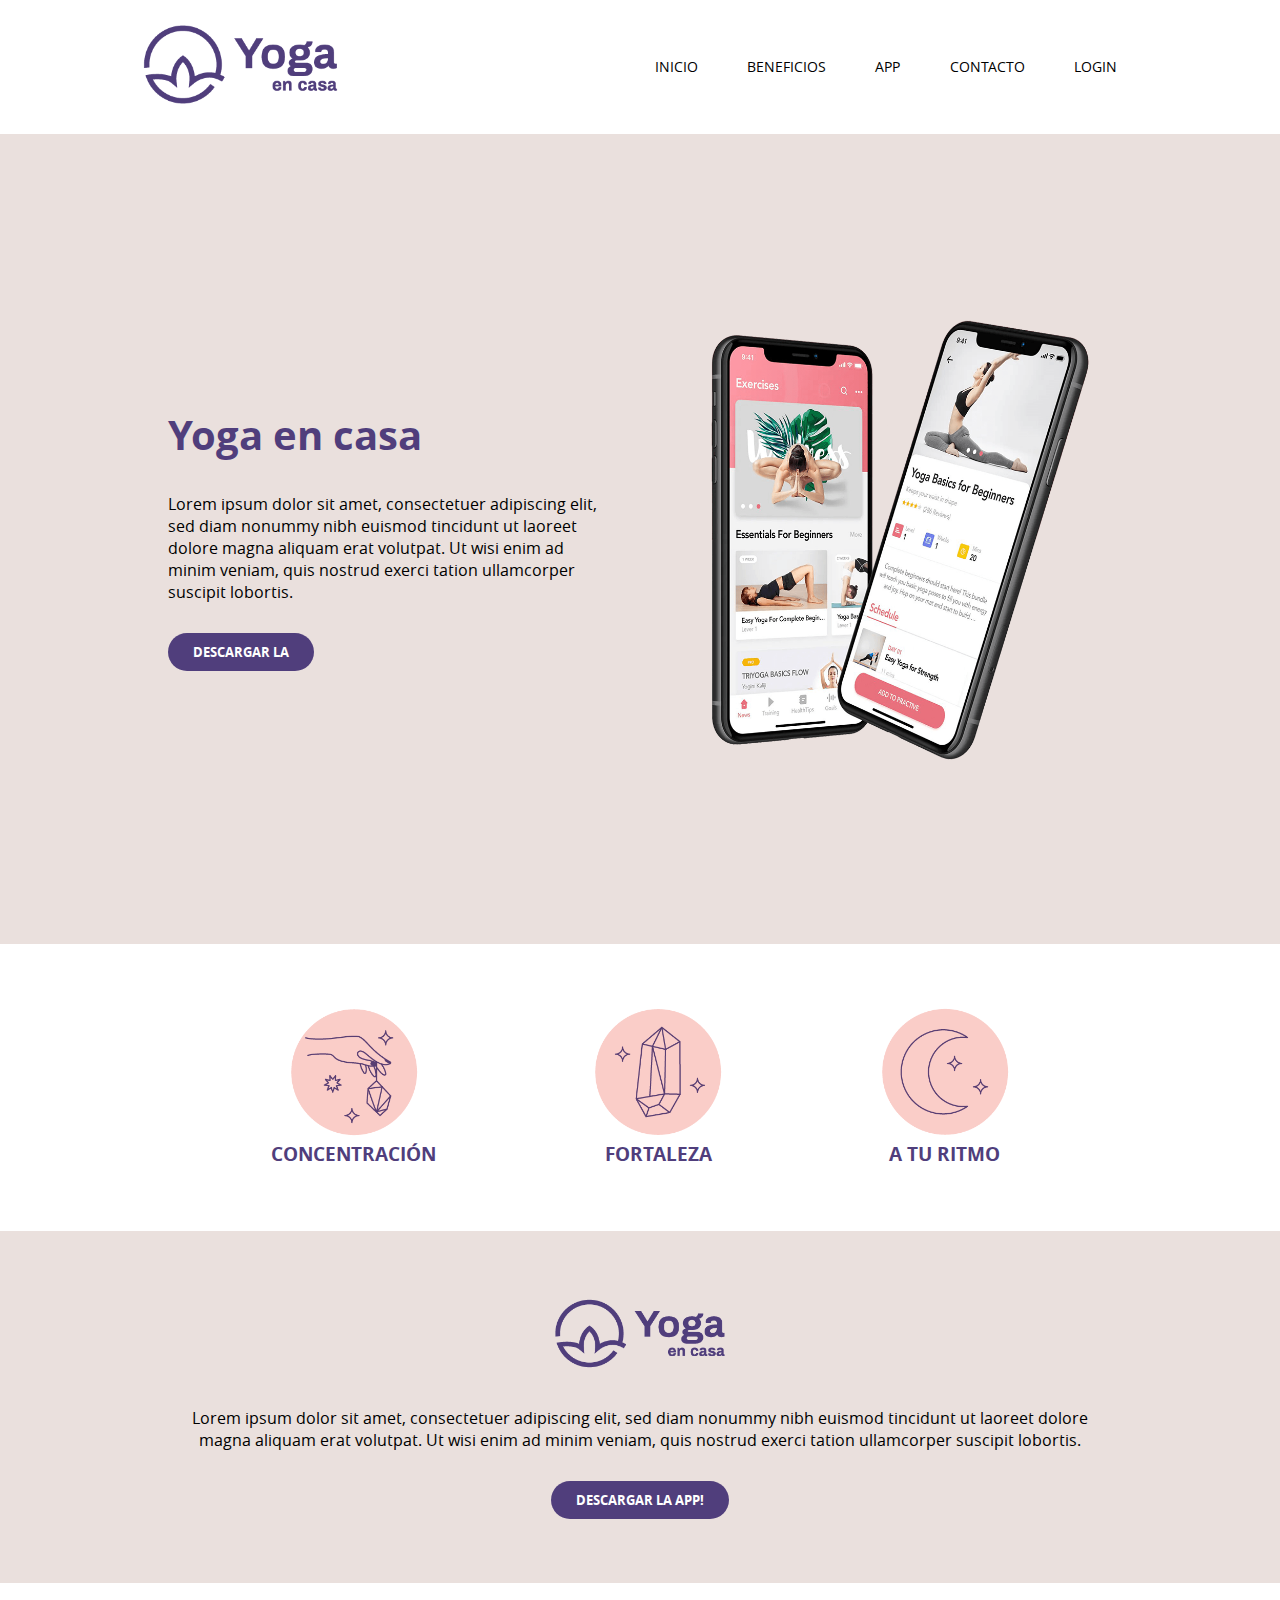
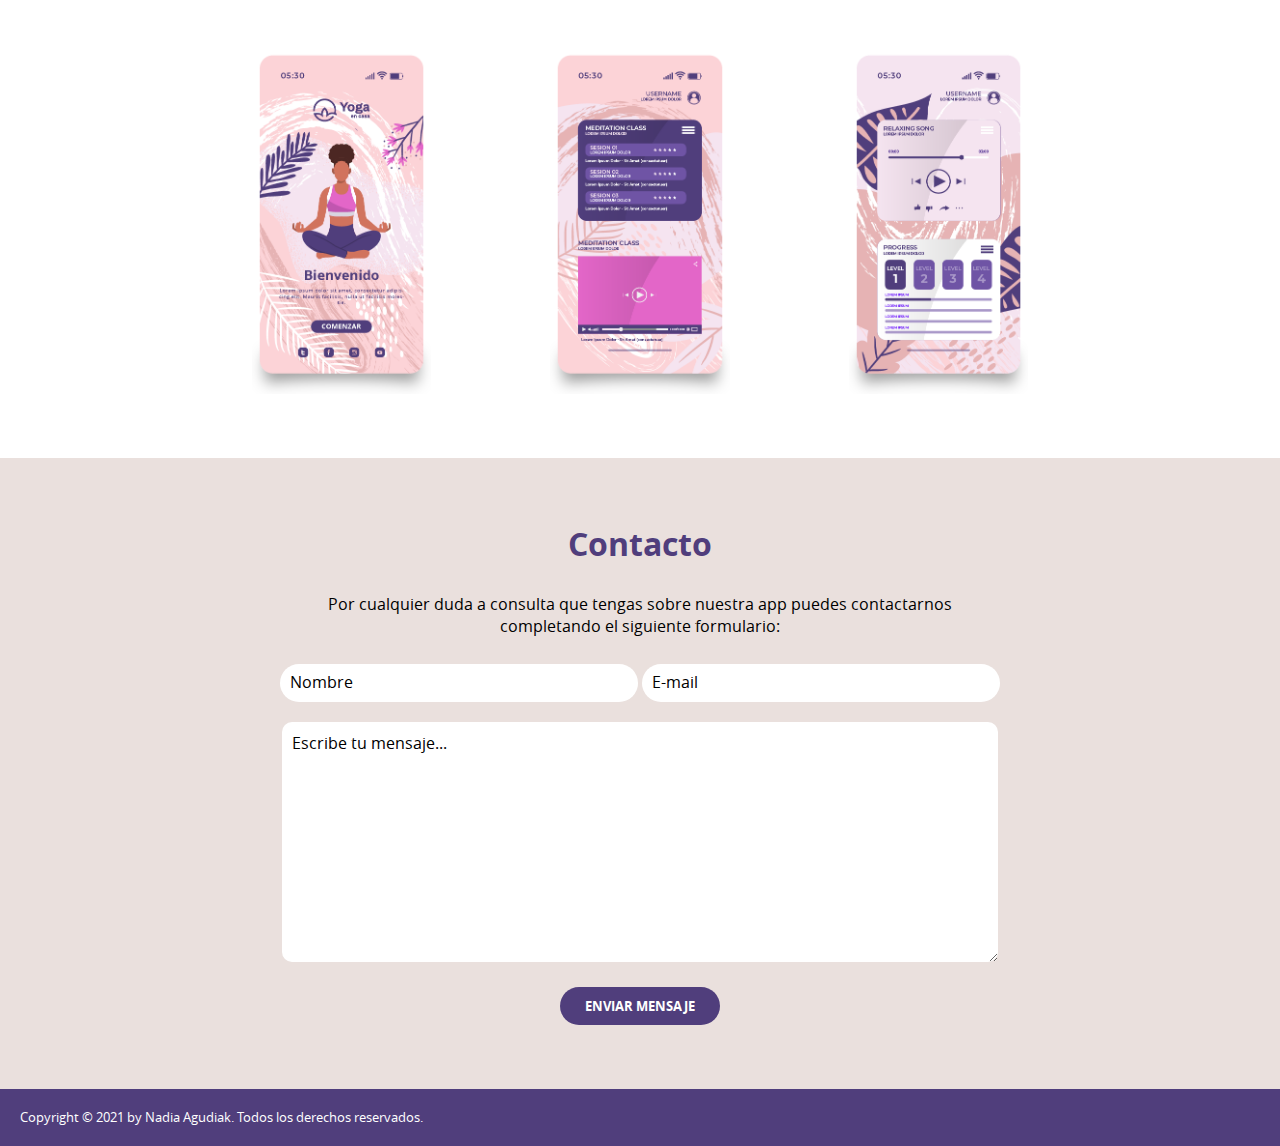
==== index.html @ da5e154b "Subo archivos" ====
<!DOCTYPE html>
<html>
<head>
    <meta charset="UTF-8">
    <meta http-equiv="X-UA-Compatible" content="IE=edge">
    <meta name="viewport" content="width=device-width, initial-scale=1.0">
    <title>Yoga en casa</title>
    <link rel="stylesheet" href="index.css">
</head>
<body>
    <header>
        <nav class="navbar">
            <div class="logo">
                <img src="images/logo.png" alt="yoga-en-casa" class="logo-imagen">
            </div>
            <div class="menu">
                <ul class="menu-ul">
                    <li class="menu-li">
                        <a href="index.html">INICIO</a>
                    </li>
                    <li class="menu-li">
                        <a href="#beneficios">BENEFICIOS</a>
                    </li>
                    <li class="menu-li">
                        <a href="#app">APP</a>
                    </li>
                    <li class="menu-li">
                        <a href="#contacto">CONTACTO</a>
                    </li>
                    <li class="menu-li">
                        <a href="login.html">LOGIN</a>
                    </li>
                </ul>
            </div>
        </nav>
    </header>
    <main>
        <section class="inicio">
            <div class="inicio-izq">
                <h1>Yoga en casa</h1>
                <p class="parrafo">Lorem ipsum dolor sit amet, consectetuer adipiscing elit, sed diam nonummy nibh euismod tincidunt ut laoreet dolore magna aliquam erat volutpat. Ut wisi enim ad minim veniam, quis nostrud exerci tation ullamcorper suscipit lobortis.</p>
                <button class="boton">
                    <a href="login.html">DESCARGAR LA</a>
                </button>
            </div>
            <div class="inicio-der">
                <img src="images/celu-app.png" alt="yoga-en-casa-mockup" class="mockup-app">
            </div>
        </section>
        <section id="beneficios">
            <div class="beneficios-items">
                <img src="images/icons-01.png" alt="concentración">
                <h3>CONCENTRACIÓN</h3>
            </div>
            <div class="beneficios-items">
                <img src="images/icons-02.png" alt="fortaleza">
                <h3>FORTALEZA</h3>
            </div>
            <div class="beneficios-items">
                <img src="images/icons-03.png" alt="a-tu-ritmo">
                <h3>A TU RITMO</h3>
            </div>
        </section>
        <section id="app">
            <img src="images/logo.png" alt="yoga-en-casa" class="logo-descripcion">
            <p class="parrafo">Lorem ipsum dolor sit amet, consectetuer adipiscing elit, sed diam nonummy nibh euismod tincidunt ut laoreet dolore magna aliquam erat volutpat. Ut wisi enim ad minim veniam, quis nostrud exerci tation ullamcorper suscipit lobortis.</p>
            <button class="boton">
                <a href="login.html">DESCARGAR LA APP!</a>
            </button>
        </section>
        <section class="imagenes">
                <img src="images/app-yoga-1.png" alt="yoga-en-casa-app-1">
                <img src="images/app-yoga-2.png" alt="yoga-en-casa-app-2">
                <img src="images/app-yoga-3.png" alt="yoga-en-casa-app-3">
        </section>
        <section id="contacto">
            <h2>Contacto</h2>
            <p class="parrafo-contacto">Por cualquier duda a consulta que tengas sobre nuestra app puedes contactarnos completando el siguiente formulario:</p>
            <form>
                <div>
                    <input type="text" placeholder="Nombre" class="datos">
                    <input type="email" placeholder="E-mail" class="datos">
                </div>
                <div>
                    <textarea name="Mensaje" id="" cols="30" rows="10" class="text-area">Escribe tu mensaje...</textarea>
                </div>
                <input type="button" value="ENVIAR MENSAJE" class="boton-input">
            </form>
        </section>
    </main>
    <footer class="footer">
        <p>Copyright © 2021 by Nadia Agudiak. Todos los derechos reservados.</p>
    </footer>
</body>
</html>
---- index.css ----
@font-face {
    font-family: 'open_sansbold';
    src: url('fonts/opensans-bold-webfont.woff2') format('woff2'),
         url('fonts/opensans-bold-webfont.woff') format('woff');
    font-weight: normal;
    font-style: normal;

}

@font-face {
    font-family: 'open_sansregular';
    src: url('fonts/opensans-regular-webfont.woff2') format('woff2'),
         url('fonts/opensans-regular-webfont.woff') format('woff');
    font-weight: normal;
    font-style: normal;

}

* {
    box-sizing: border-box;
    margin: 0px;
    padding: 0px;
    font-family: 'open_sansregular', serif;
}
.navbar{
    display: flex;
    justify-content: space-around;
    align-items: center;
    padding: 20px;
}
.logo {
    width: 20vw;
}
.logo-imagen {
    width: 80%;
}
.menu {
    width: 40vw;
}
.menu-ul {
    display: flex;
    justify-content: space-around;
    align-items: center;
    list-style: none;
}
.menu-li {
    font-size: 0.9rem;
    color: #000000;
}
.menu-li a {
    text-decoration: none;
    color: inherit;
}
.inicio {
    height: 90vh;
    background-color: #EAE0DD;
    display: flex;
    justify-content: center;
    align-items: center;
}
.inicio-izq {
    width: 40vw;
    padding: 40px;
}
h1 {
    font-size: 2.5rem;
    color: #503E7C;
    font-family: 'open_sansbold', serif;
}
.parrafo {
    padding: 30px 0px;
}
.boton {
    background-color: #503E7C;
    padding: 10px 25px;
    border-radius: 50px;
    border: 0px;
}
.boton a {
    text-decoration: none;
    color: white;
    font-family: 'open_sansbold', serif;
}
.inicio-der {
    width: 40vw;
    display: flex;
    justify-content: center;
}
.mockup-app {
    width: 80%;
}
#beneficios {
    display: flex;
    justify-content: space-around;
    align-items: center;
    padding: 5% 15%;
}
.beneficios-items {
    text-align: center;
}
.beneficios-items img {
    width: 10vw;
}
h3 {
    color: #503E7C;
    font-family: 'open_sansbold', serif;
}
#app {
    background-color: #EAE0DD;
    text-align: center;
    padding: 5% 15%;
}
.logo-descripcion {
    width: 20%;
}
.imagenes {
    display: flex;
    justify-content: space-around;
    align-items: center;
    padding: 5% 15%;
}
.imagenes img {
    width: 20%;
}
#contacto {
    background-color: #EAE0DD;
    padding: 5% 15%;
    text-align: center;
}
h2 {
    color: #503E7C;
    font-family: 'open_sansbold', serif;
    font-size: 2rem;
}
.datos {
    width: 40%;
    padding: 10px;
    border-radius: 50px;
    border: 0px;
    margin-bottom: 20px;
}
::placeholder {
    color: black;
    font-size: 1rem;
}
.text-area {
    width: 80%;
    padding: 10px;
    border-radius: 10px;
    border: 0px;
    margin-bottom: 20px;
    color: black;
    font-size: 1rem;
}
.boton-input {
    background-color: #503E7C;
    padding: 10px 25px;
    border-radius: 50px;
    border: 0px;
    color: white;
    font-family: 'open_sansbold', serif;
}
.footer {
    background-color: #503E7C;
    padding: 20px;
    color: white;
    font-size: 0.8rem;
}
.parrafo-contacto {
    padding: 3% 10%;
}
.inicio-login {
    background-color: #EAE0DD;
    text-align: center;
    padding: 5% 0;
}
.form-login {
    display: flex;
    justify-content: center;
    align-items: center;
    flex-direction: column;
}
.datos-login {
    width: 20%;
    padding: 10px;
    border-radius: 50px;
    border: 0px;
    margin-bottom: 20px;
}
.legales {
    font-size: 0.7rem;
    margin-top: 20px;
}
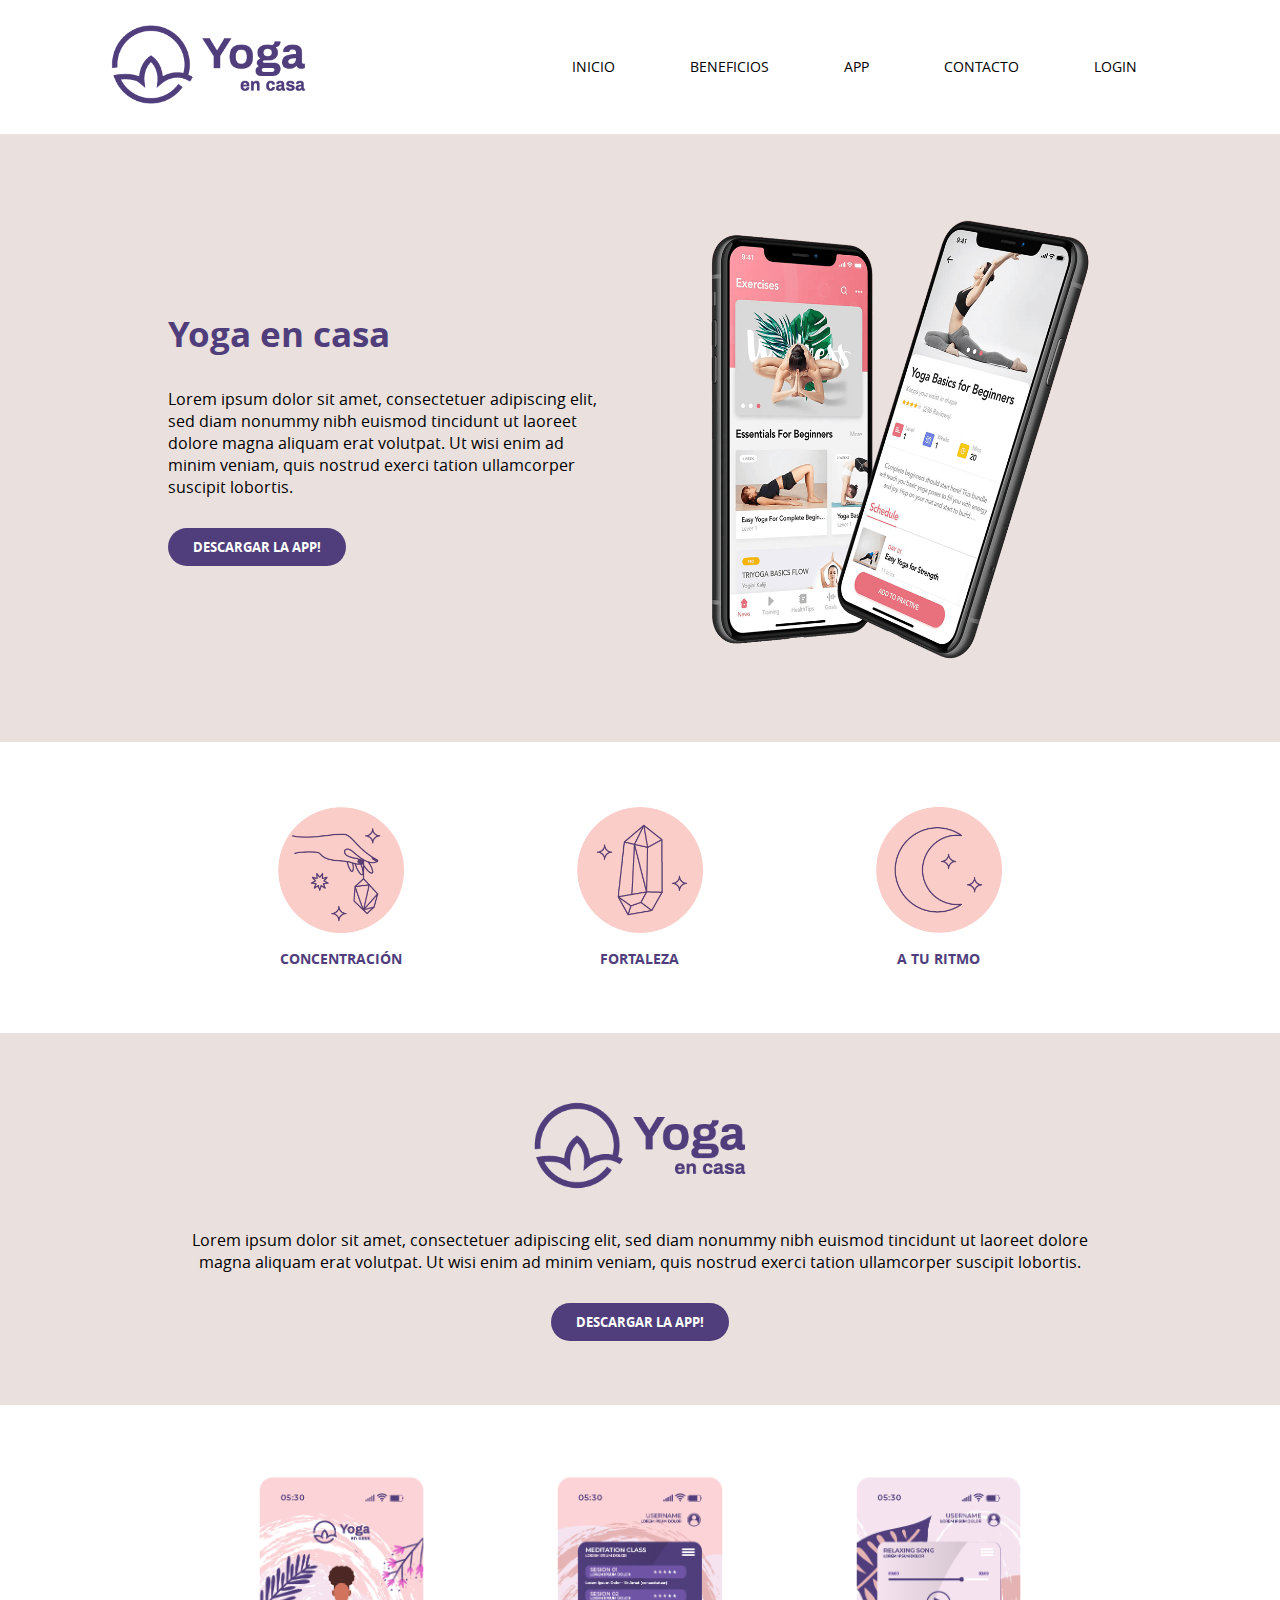
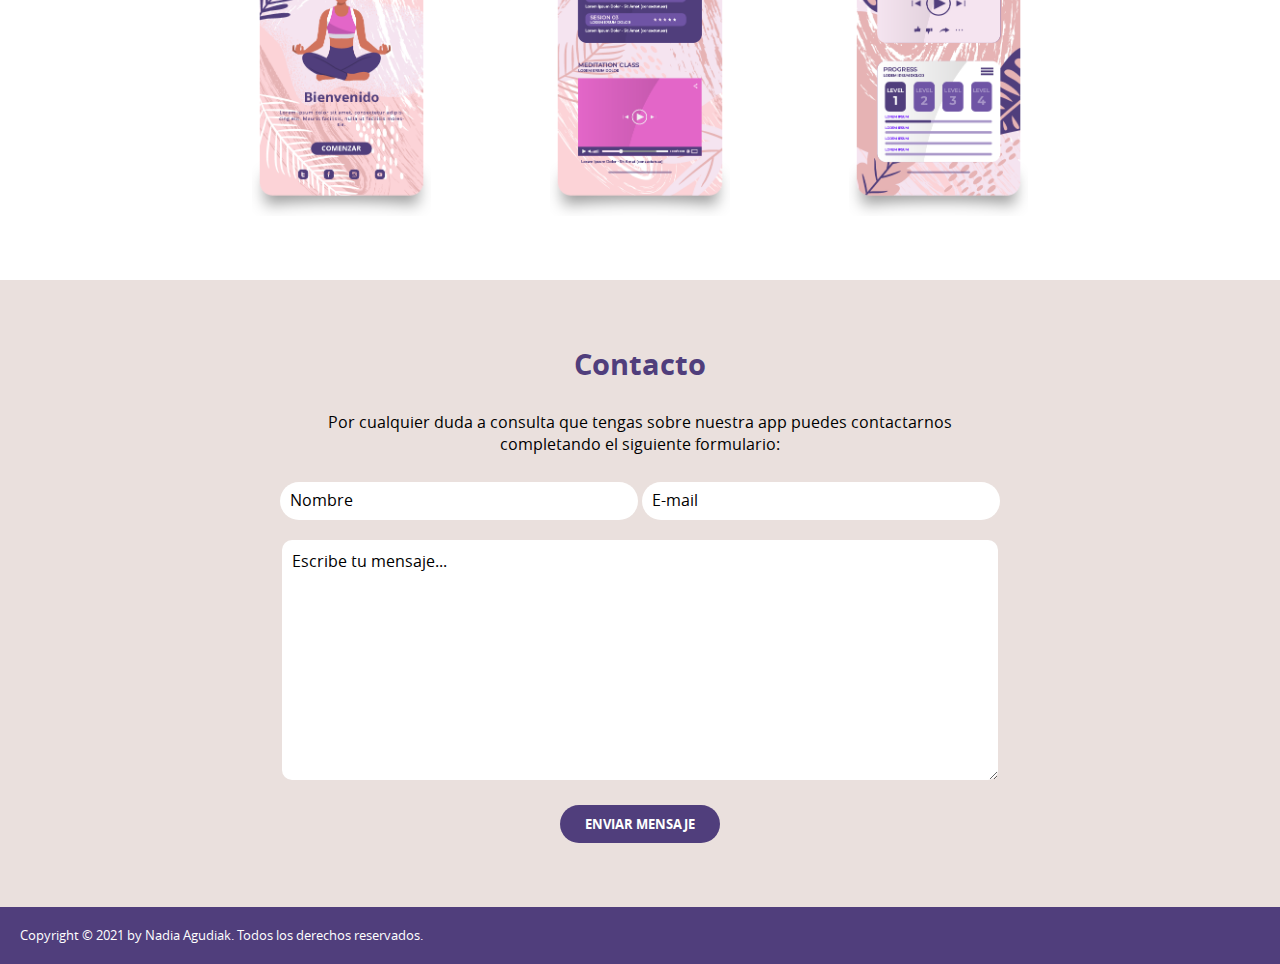
==== commit 4f934e58: "responsive" ====
--- a/index.html
+++ b/index.html
@@ -33,6 +33,21 @@
                 </ul>
             </div>
         </nav>
+        <nav class="navbar-mobile">
+            <div id="menuToggle">
+              <input type="checkbox" />
+              <span></span>
+              <span></span>
+              <span></span>
+              <ul id="menu-mobile">
+                <li class="menu-li"><a href="index.html">INICIO</a></li>
+                <li class="menu-li"><a href="#beneficios">BENEFICIOS</a></li>
+                <li class="menu-li"><a href="#app">APP</a></li>
+                <li class="menu-li"><a href="#contacto">CONTACTO</a></li>
+                <li class="menu-li"><a href="login.html">LOGIN</a></li>
+              </ul>
+            </div>
+          </nav>
     </header>
     <main>
         <section class="inicio">
@@ -40,7 +55,7 @@
                 <h1>Yoga en casa</h1>
                 <p class="parrafo">Lorem ipsum dolor sit amet, consectetuer adipiscing elit, sed diam nonummy nibh euismod tincidunt ut laoreet dolore magna aliquam erat volutpat. Ut wisi enim ad minim veniam, quis nostrud exerci tation ullamcorper suscipit lobortis.</p>
                 <button class="boton">
-                    <a href="login.html">DESCARGAR LA</a>
+                    <a href="login.html">DESCARGAR LA APP!</a>
                 </button>
             </div>
             <div class="inicio-der">
@@ -77,7 +92,7 @@
             <h2>Contacto</h2>
             <p class="parrafo-contacto">Por cualquier duda a consulta que tengas sobre nuestra app puedes contactarnos completando el siguiente formulario:</p>
             <form>
-                <div>
+                <div class="form-datos">
                     <input type="text" placeholder="Nombre" class="datos">
                     <input type="email" placeholder="E-mail" class="datos">
                 </div>
--- a/index.css
+++ b/index.css
@@ -22,7 +22,7 @@
     padding: 0px;
     font-family: 'open_sansregular', serif;
 }
-.navbar{
+.navbar {
     display: flex;
     justify-content: space-around;
     align-items: center;
@@ -35,7 +35,7 @@
     width: 80%;
 }
 .menu {
-    width: 40vw;
+    width: 50vw;
 }
 .menu-ul {
     display: flex;
@@ -51,19 +51,26 @@
     text-decoration: none;
     color: inherit;
 }
+.menu-li a:hover {
+    color:#503E7C;
+    border-bottom: 2px solid #503E7C;
+}
+.navbar-mobile {
+    display: none;
+}
 .inicio {
-    height: 90vh;
     background-color: #EAE0DD;
     display: flex;
     justify-content: center;
     align-items: center;
+    padding: 5% 0;
 }
 .inicio-izq {
     width: 40vw;
     padding: 40px;
 }
 h1 {
-    font-size: 2.5rem;
+    font-size: 2.2rem;
     color: #503E7C;
     font-family: 'open_sansbold', serif;
 }
@@ -100,10 +107,12 @@
 }
 .beneficios-items img {
     width: 10vw;
+    margin-bottom: 10px;
 }
 h3 {
     color: #503E7C;
     font-family: 'open_sansbold', serif;
+    font-size: 0.9rem;
 }
 #app {
     background-color: #EAE0DD;
@@ -111,7 +120,7 @@
     padding: 5% 15%;
 }
 .logo-descripcion {
-    width: 20%;
+    width: 25%;
 }
 .imagenes {
     display: flex;
@@ -130,7 +139,7 @@
 h2 {
     color: #503E7C;
     font-family: 'open_sansbold', serif;
-    font-size: 2rem;
+    font-size: 1.8rem;
 }
 .datos {
     width: 40%;
@@ -190,4 +199,188 @@
 .legales {
     font-size: 0.7rem;
     margin-top: 20px;
+}
+
+@media (max-width: 768px) and (min-width: 481px) {
+    .navbar {
+        flex-direction: column;
+    }
+    .logo {
+        width: 30vw;
+        margin-bottom: 20px;
+    }
+    .menu {
+        width: 90vw;
+    }
+    .navbar-mobile {
+        display: none;
+    }
+    .inicio {
+        flex-direction: column;
+    }
+    .inicio-izq {
+        width: 90vw;
+    }
+    .inicio-der {
+        width: 70vw;
+    }
+    #beneficios {
+        padding: 8% 0;
+    }
+    .beneficios-items img {
+        width: 20vw;
+    }
+    #app {
+        padding: 8% 2%;
+    }
+    .logo-descripcion {
+        width: 25%;
+    }
+    .imagenes {
+        padding: 8% 0;
+    }
+    .imagenes img {
+        width: 25%;
+    }
+    #contacto {
+        padding: 8% 1%;
+    }
+}
+
+@media (max-width: 480px) and (min-width: 320px) {
+    .menu {
+        display: none;
+    }
+    .navbar-mobile {
+        display: inherit;
+    }
+    .logo {
+        width: 30vw;
+        margin: 0 0 -10% -50%;
+    }
+    .inicio {
+        flex-direction: column;
+    }
+    .inicio-izq {
+        width: 100vw;
+    }
+    .inicio-der {
+        width: 90vw;
+    }
+    #beneficios {
+        padding: 15% 0;
+        flex-direction: column;
+    }
+    .beneficios-items img {
+        width: 30vw;
+    }
+    h3 {
+        margin-bottom: 20px;
+    }
+    #app {
+        padding: 15% 2%;
+    }
+    .logo-descripcion {
+        width: 35%;
+    }
+    .imagenes {
+        padding: 15% 0;
+        flex-direction: column;
+    }
+    .imagenes img {
+        width: 50%;
+    }
+    #contacto {
+        padding: 15% 1%;
+    }
+    .form-datos {
+        display: flex;
+        align-items: center;
+        flex-direction: column;
+        margin-top: 20px;
+    }
+    .datos {
+        width: 80vw;
+    }
+    
+
+
+    #menuToggle {
+    display: block;
+    position: relative;
+    top: -15px;
+    left: 85%;
+    z-index: 1;
+    -webkit-user-select: none;
+    user-select: none;
+    }
+    #menuToggle a {
+    text-decoration: none;
+    color: #232323;
+    transition: color 0.3s ease;
+    }
+    #menuToggle input {
+    display: block;
+    width: 40px;
+    height: 32px;
+    position: absolute;
+    top: 0px;
+    left: -5px;
+    cursor: pointer;
+    opacity: 0; 
+    z-index: 2; 
+    -webkit-touch-callout: none;
+    }
+    #menuToggle span {
+    display: block;
+    width: 33px;
+    height: 4px;
+    margin-bottom: 5px;
+    position: relative;
+    background: #232323;
+    border-radius: 3px;
+    z-index: 1;
+    transform-origin: 4px 0px;
+    transition: transform 0.5s cubic-bezier(0.77,0.2,0.05,1.0),
+              background 0.5s cubic-bezier(0.77,0.2,0.05,1.0),
+              opacity 0.55s ease;
+    }
+    #menuToggle span:first-child {
+    transform-origin: 0% 0%;
+    }
+    #menuToggle span:nth-last-child(2) {
+    transform-origin: 0% 100%;
+    }
+    #menuToggle input:checked ~ span {
+    opacity: 1;
+    transform: rotate(45deg) translate(-2px, -1px);
+    background: #232323;
+    }
+    #menuToggle input:checked ~ span:nth-last-child(3){
+    opacity: 0;
+    transform: rotate(0deg) scale(0.2, 0.2);
+    }   
+    #menuToggle input:checked ~ span:nth-last-child(2){
+    transform: rotate(-45deg) translate(0, -1px);
+    }
+    #menu-mobile {
+    position: absolute;
+    width: 200px;
+    margin: -70px 0 0 -120px;
+    padding: 50px;
+    padding-top: 25px;
+    background: #ededed;
+    list-style-type: none;
+    -webkit-font-smoothing: antialiased;  
+    transform-origin: 0% 0%;
+    transform: translate(100%, 0);
+    transition: transform 0.5s cubic-bezier(0.77,0.2,0.05,1.0);
+    }
+    #menu-mobile li {
+    padding: 10px 0;
+    font-size: 1rem;
+    }
+    #menuToggle input:checked ~ ul {
+    transform: none;
+    }
 }